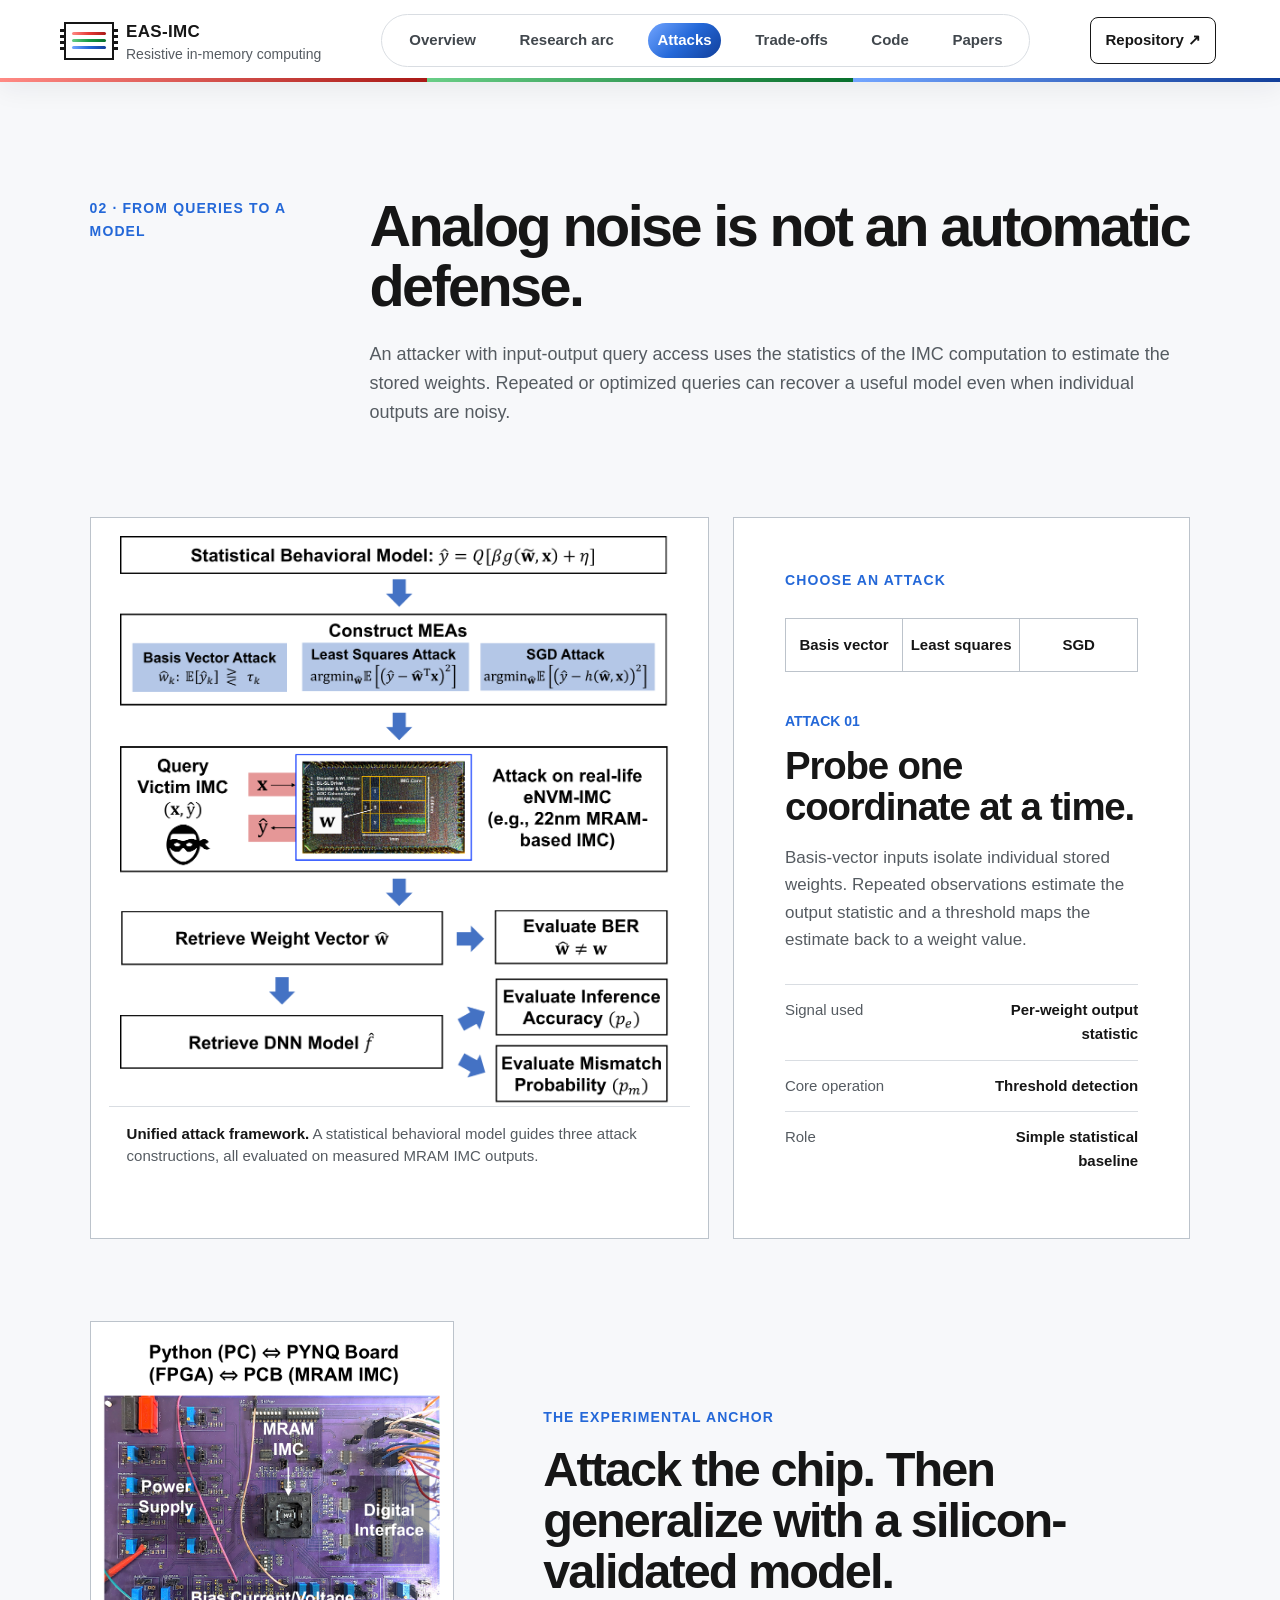
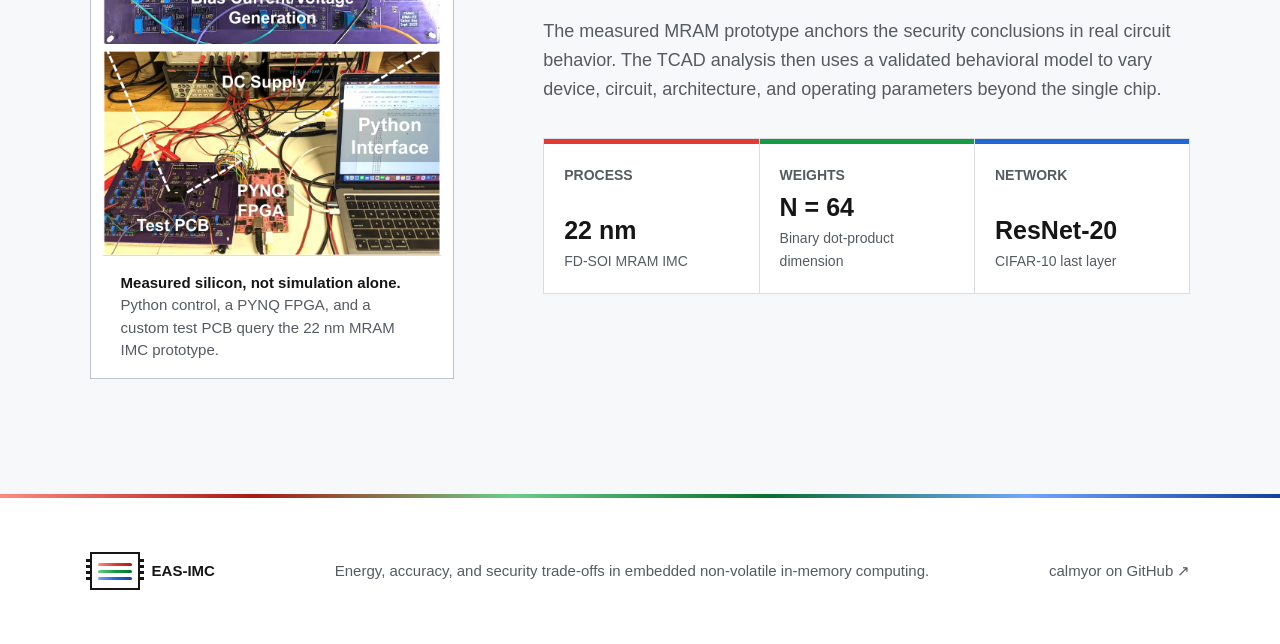
==== docs/attacks.html @ 42f98ff9 "Add shared EAS-IMC project website" ====
<!doctype html>
<html lang="en">
  <head>
    <meta charset="utf-8" />
    <meta name="viewport" content="width=device-width, initial-scale=1" />
    <meta name="theme-color" content="#ffffff" />
    <meta name="description" content="A unified project page for the energy, accuracy, and security trade-offs in embedded non-volatile in-memory computing." />
    <meta property="og:title" content="EAS-IMC · Energy, Accuracy, and Security in eNVM Computing" />
    <meta property="og:description" content="One unified research program on silicon-backed model extraction and energy–accuracy–security trade-offs across MRAM, ReRAM, and FeFET IMCs." />
    <meta property="og:type" content="website" />
    <meta property="og:url" content="https://calmyor.github.io/EAS-tradeoff-for-eNVM-IMCs/" />
    <meta property="og:image" content="https://calmyor.github.io/EAS-tradeoff-for-eNVM-IMCs/assets/og.png" />
    <meta property="og:image:alt" content="EAS-IMC: Energy, Accuracy, Security." />
    <meta name="twitter:card" content="summary_large_image" />
    <meta name="twitter:image" content="https://calmyor.github.io/EAS-tradeoff-for-eNVM-IMCs/assets/og.png" />
    <link rel="icon" href="assets/figures/model-extraction.png" type="image/png" />
    <link rel="stylesheet" href="styles.css" />
    <script src="app.js" defer></script>
    <title>Attack Framework · EAS-IMC</title>
  </head>
  <body>
    <a class="skip-link" href="#main">Skip to content</a>

    <header class="site-header">
      <a class="brand" href="index.html" aria-label="EAS-IMC overview">
        <span class="brand-mark" aria-hidden="true"><i></i><i></i><i></i></span>
        <span><strong>EAS-IMC</strong><small>Resistive in-memory computing</small></span>
      </a>
      <button class="menu-toggle" type="button" aria-expanded="false">Menu</button>
      <nav id="site-nav" class="site-nav" aria-label="Project sections">
        <a id="tab-overview" href="index.html">Overview</a>
        <a id="tab-story" href="research.html">Research arc</a>
        <a id="tab-framework" href="attacks.html" aria-current="page">Attacks</a>
        <a id="tab-tradeoffs" href="tradeoffs.html">Trade-offs</a>
        <a id="tab-artifacts" href="code.html">Code</a>
        <a id="tab-papers" href="papers.html">Papers</a>
      </nav>
      <a class="header-repo" href="https://github.com/calmyor/EAS-tradeoff-for-eNVM-IMCs">Repository <span aria-hidden="true">↗</span></a>
    </header>

    <main id="main">
      <section id="framework" class="section section-framework">
        <header class="section-heading">
          <p class="section-index">02 · FROM QUERIES TO A MODEL</p>
          <div>
            <h2>Analog noise is not an automatic defense.</h2>
            <p>An attacker with input-output query access uses the statistics of the IMC computation to estimate the stored weights. Repeated or optimized queries can recover a useful model even when individual outputs are noisy.</p>
          </div>
        </header>

        <div class="figure-feature">
          <figure class="paper-figure figure-framework">
            <img src="assets/figures/attack-framework.png" alt="Statistical framework that constructs basis-vector, least-squares, and SGD model extraction attacks and evaluates the recovered model." />
            <figcaption><strong>Unified attack framework.</strong> A statistical behavioral model guides three attack constructions, all evaluated on measured MRAM IMC outputs.</figcaption>
          </figure>
          <div class="attack-explorer">
            <p class="section-index">CHOOSE AN ATTACK</p>
            <div class="attack-buttons" aria-label="Model extraction attacks">
              <button id="attack-bv" type="button" data-attack="bv">Basis vector</button>
              <button id="attack-ls" type="button" data-attack="ls">Least squares</button>
              <button id="attack-sgd" type="button" data-attack="sgd">SGD</button>
            </div>
            <div id="attack-detail" class="attack-detail" role="tabpanel" aria-labelledby="attack-bv" tabindex="0">
              <span id="attack-number">ATTACK 01</span>
              <h3 id="attack-title">Probe one coordinate at a time.</h3>
              <p id="attack-description">Basis-vector inputs isolate individual stored weights. Repeated observations estimate the output statistic and a threshold maps the estimate back to a weight value.</p>
              <dl>
                <div><dt>Signal used</dt><dd id="attack-signal">Per-weight output statistic</dd></div>
                <div><dt>Core operation</dt><dd id="attack-operation">Threshold detection</dd></div>
                <div><dt>Role</dt><dd id="attack-role">Simple statistical baseline</dd></div>
              </dl>
            </div>
          </div>
        </div>

        <div class="silicon-strip">
          <figure class="paper-figure setup-figure">
            <img src="assets/figures/measurement-setup.png" alt="Measurement setup with a 22 nanometer MRAM IMC test board, FPGA interface, power supplies, and Python control." />
            <figcaption><strong>Measured silicon, not simulation alone.</strong> Python control, a PYNQ FPGA, and a custom test PCB query the 22 nm MRAM IMC prototype.</figcaption>
          </figure>
          <div class="silicon-copy">
            <p class="section-index">THE EXPERIMENTAL ANCHOR</p>
            <h3>Attack the chip. Then generalize with a silicon-validated model.</h3>
            <p>The measured MRAM prototype anchors the security conclusions in real circuit behavior. The TCAD analysis then uses a validated behavioral model to vary device, circuit, architecture, and operating parameters beyond the single chip.</p>
            <div class="silicon-stats">
              <article><span>PROCESS</span><strong>22 nm</strong><small>FD-SOI MRAM IMC</small></article>
              <article><span>WEIGHTS</span><strong>N = 64</strong><small>Binary dot-product dimension</small></article>
              <article><span>NETWORK</span><strong>ResNet-20</strong><small>CIFAR-10 last layer</small></article>
            </div>
          </div>
        </div>
      </section>
    </main>

    <footer>
      <a class="footer-brand" href="index.html"><span class="brand-mark" aria-hidden="true"><i></i><i></i><i></i></span><strong>EAS-IMC</strong></a>
      <p>Energy, accuracy, and security trade-offs in embedded non-volatile in-memory computing.</p>
      <a href="https://github.com/calmyor">calmyor on GitHub <span aria-hidden="true">↗</span></a>
    </footer>
  </body>
</html>
---- docs/styles.css ----
:root {
  --red: #e53935;
  --red-light: #ff8a84;
  --red-dark: #a91916;
  --red-soft: #fff1f0;
  --green: #169b45;
  --green-light: #69ce87;
  --green-dark: #08702d;
  --green-soft: #effaf3;
  --blue: #2468d8;
  --blue-light: #72a5ff;
  --blue-dark: #123f9a;
  --blue-soft: #eef4ff;
  --ink: #161616;
  --muted: #555b61;
  --line: #d9dde2;
  --line-dark: #bcc3cb;
  --surface: #f7f8fa;
  --white: #ffffff;
  --sans: Arial, Helvetica, sans-serif;
}

* { box-sizing: border-box; }
html { scroll-behavior: smooth; }
body {
  margin: 0;
  background: var(--white);
  color: var(--ink);
  font-family: var(--sans);
  font-size: 18px;
  line-height: 1.62;
}
body.menu-open { overflow: hidden; }
a { color: inherit; text-decoration: none; }
button { color: inherit; font: inherit; }
img { display: block; max-width: 100%; }
figure { margin: 0; }
p { margin-top: 0; }

.skip-link {
  position: fixed;
  z-index: 100;
  top: 12px;
  left: 12px;
  padding: 12px 18px;
  transform: translateY(-170%);
  background: var(--blue);
  color: #fff;
  font-size: 16px;
  font-weight: 700;
}
.skip-link:focus { transform: none; }

.site-header {
  position: sticky;
  z-index: 50;
  top: 0;
  min-height: 82px;
  padding: 0 clamp(24px, 5vw, 80px);
  display: flex;
  align-items: center;
  gap: 34px;
  border-bottom: 1px solid var(--line);
  background: rgba(255, 255, 255, .96);
  box-shadow: 0 8px 24px rgba(25, 35, 45, .06);
  backdrop-filter: blur(16px);
}
.site-header::after {
  content: "";
  position: absolute;
  right: 0;
  bottom: -1px;
  left: 0;
  height: 4px;
  background: linear-gradient(90deg, var(--red-light), var(--red-dark) 33.333%, var(--green-light) 33.333%, var(--green-dark) 66.666%, var(--blue-light) 66.666%, var(--blue-dark));
}
.brand { display: flex; align-items: center; gap: 12px; flex-shrink: 0; }
.brand > span:last-child { display: flex; flex-direction: column; }
.brand strong { font-size: 17px; letter-spacing: .02em; }
.brand small { color: var(--muted); font-size: 14px; line-height: 1.3; }
.brand-mark {
  position: relative;
  width: 50px;
  height: 38px;
  display: flex;
  flex-direction: column;
  justify-content: center;
  gap: 4px;
  padding: 7px 6px;
  border: 2px solid var(--ink);
  background: #fff;
}
.brand-mark::before,
.brand-mark::after {
  content: "";
  position: absolute;
  top: 5px;
  bottom: 5px;
  width: 4px;
  background: repeating-linear-gradient(to bottom, var(--ink) 0 3px, transparent 3px 6px);
}
.brand-mark::before { left: -6px; }
.brand-mark::after { right: -6px; }
.brand-mark i {
  width: 100%;
  height: 3px;
  display: block;
  font-style: normal;
  border-radius: 3px;
}
.brand-mark i:nth-child(1) { background: linear-gradient(90deg, var(--red-light), var(--red), var(--red-dark)); }
.brand-mark i:nth-child(2) { background: linear-gradient(90deg, var(--green-light), var(--green), var(--green-dark)); }
.brand-mark i:nth-child(3) { background: linear-gradient(90deg, var(--blue-light), var(--blue), var(--blue-dark)); }
.site-nav { display: flex; align-items: center; justify-content: center; gap: clamp(18px, 2vw, 32px); margin: 0 auto; padding: 8px 18px; border: 1px solid var(--line); border-radius: 999px; }
.site-nav a, .header-repo { color: #41474d; font-size: 15px; font-weight: 700; transition: color .2s ease; }
.site-nav a:hover, .site-nav a.active, .site-nav a[aria-current="page"] { color: #fff; background: linear-gradient(135deg, var(--blue-light), var(--blue), var(--blue-dark)); }
.site-nav a { padding: 5px 9px; border-radius: 999px; }
.header-repo { padding: 10px 14px; border: 1px solid var(--ink); border-radius: 8px; color: var(--ink); white-space: nowrap; }
.header-repo:hover { background: var(--ink); color: #fff; }
.menu-toggle { display: none; border: 0; background: transparent; font-size: 16px; font-weight: 700; }

.hero { overflow: hidden; background: #fff; }
.hero-grid {
  min-height: calc(100vh - 82px);
  display: grid;
  grid-template-columns: minmax(0, .82fr) minmax(600px, 1.18fr);
  gap: clamp(48px, 7vw, 110px);
  align-items: center;
  padding: clamp(72px, 9vw, 130px) clamp(24px, 7vw, 120px);
}
.eyebrow, .section-index {
  margin: 0;
  color: var(--blue);
  font-size: 14px;
  font-weight: 700;
  letter-spacing: .08em;
  text-transform: uppercase;
}
.eyebrow { display: flex; align-items: center; gap: 12px; font-size: 18px; line-height: 1.35; letter-spacing: .055em; }
.eyebrow span { width: 30px; height: 3px; background: linear-gradient(90deg, var(--red), var(--green), var(--blue)); }
.hero h1 {
  max-width: 820px;
  margin: 24px 0 28px;
  font-size: clamp(54px, 6vw, 96px);
  line-height: .98;
  letter-spacing: -.055em;
  font-weight: 700;
}
.word-energy { color: var(--red); }
.word-accuracy { color: var(--green); }
.word-security { color: var(--blue); }
.hero-summary { max-width: 760px; margin-bottom: 0; color: var(--muted); font-size: 20px; line-height: 1.55; }
.hero-authors { margin: 22px 0 0; color: var(--ink); font-size: 16px; font-weight: 700; }
.hero-actions { display: flex; flex-wrap: wrap; gap: 12px; margin-top: 34px; }
.button {
  min-height: 52px;
  padding: 0 22px;
  display: inline-flex;
  align-items: center;
  justify-content: center;
  gap: 8px;
  border: 2px solid var(--ink);
  border-radius: 8px;
  background: #fff;
  color: var(--ink);
  font-size: 16px;
  font-weight: 700;
  transition: transform .2s ease, background .2s ease, color .2s ease;
}
.button:hover { transform: translateY(-2px); }
.button-primary { border-color: var(--blue); background: var(--blue); color: #fff; }
.button-ghost:hover { background: var(--ink); color: #fff; }

.eas-stage {
  position: relative;
  min-height: 590px;
  padding-bottom: 24px;
  border: 1px solid var(--line);
  border-radius: 26px;
  background: #fff;
  box-shadow: 0 24px 70px rgba(25, 35, 45, .10);
}
.stage-topline {
  min-height: 54px;
  padding: 12px 18px;
  display: flex;
  align-items: center;
  justify-content: space-between;
  gap: 20px;
  border-bottom: 1px solid var(--line);
  color: var(--ink);
  font-size: 14px;
  font-weight: 700;
  letter-spacing: .04em;
}
.simple-vlsi { padding: 46px 28px 24px; }
.system-symbol {
  position: relative;
  width: min(340px, 86%);
  height: 210px;
  margin: 0 auto 58px;
}
.system-route { position: absolute; right: 5px; left: 5px; z-index: 0; height: 4px; border-radius: 999px; }
.system-route::before, .system-route::after { content: ""; position: absolute; top: -4px; width: 12px; height: 12px; border-radius: 50%; background: inherit; }
.system-route::before { left: 0; }
.system-route::after { right: 0; }
.route-energy { top: 52px; background: linear-gradient(90deg, var(--red-light), var(--red), var(--red-dark)); }
.route-accuracy { top: 103px; background: linear-gradient(90deg, var(--green-light), var(--green), var(--green-dark)); }
.route-security { top: 154px; background: linear-gradient(90deg, var(--blue-light), var(--blue), var(--blue-dark)); }
.system-chip {
  position: absolute;
  z-index: 1;
  top: 15px;
  left: 50%;
  width: 176px;
  height: 176px;
  display: grid;
  place-items: center;
  transform: translateX(-50%);
  border: 3px solid var(--ink);
  border-radius: 20px;
  background: #fff;
  box-shadow: inset 0 0 0 9px var(--surface), 0 14px 32px rgba(25,35,45,.12);
}
.system-chip::before, .system-chip::after { content: ""; position: absolute; top: 20px; bottom: 20px; width: 8px; background: repeating-linear-gradient(to bottom, var(--ink) 0 5px, transparent 5px 12px); }
.system-chip::before { left: -11px; }
.system-chip::after { right: -11px; }
.system-chip b { width: 82px; height: 82px; display: grid; place-items: center; border: 5px solid transparent; border-radius: 16px; background: linear-gradient(var(--ink), var(--ink)) padding-box, conic-gradient(var(--red-light), var(--red-dark), var(--green-light), var(--green-dark), var(--blue-light), var(--blue-dark), var(--red-light)) border-box; color: #fff; font-size: 18px; letter-spacing: .08em; }
.channel-row { display: grid; grid-template-columns: repeat(3, 1fr); gap: 12px; }
.signal-channel {
  position: relative;
  min-height: 90px;
  padding: 14px;
  border: 1px solid var(--line-dark);
  border-top-width: 6px;
  border-radius: 12px;
  background: #fff;
  color: var(--ink);
  text-align: left;
  cursor: pointer;
  transition: background .2s ease, transform .2s ease;
}
.signal-channel:hover { transform: translateY(-2px); }
.signal-channel::before { content: ""; position: absolute; top: -43px; left: 50%; width: 3px; height: 40px; transform: translateX(-50%); }
.channel-energy { border-top-color: var(--red); box-shadow: inset 0 5px 0 var(--red-light); }
.channel-accuracy { border-top-color: var(--green); box-shadow: inset 0 5px 0 var(--green-light); }
.channel-security { border-top-color: var(--blue); box-shadow: inset 0 5px 0 var(--blue-light); }
.channel-energy::before { background: var(--red); }
.channel-accuracy::before { background: var(--green); }
.channel-security::before { background: var(--blue); }
.channel-energy[aria-pressed="true"] { background: var(--red-soft); }
.channel-accuracy[aria-pressed="true"] { background: var(--green-soft); }
.channel-security[aria-pressed="true"] { background: var(--blue-soft); }
.signal-channel strong { display: block; font-size: 20px; line-height: 1.15; }
.signal-channel span { display: block; margin-top: 7px; color: var(--muted); font-size: 15px; }
.lens-readout { margin: 20px 24px 0; padding: 20px; border: 1px solid var(--line-dark); background: var(--surface); }
.lens-readout span { color: var(--blue); font-size: 14px; font-weight: 700; }
.lens-readout strong { display: block; margin: 4px 0; color: var(--ink); font-size: 19px; }
.lens-readout p { margin: 0; color: var(--muted); font-size: 16px; line-height: 1.45; }

.metric-band {
  display: grid;
  grid-template-columns: repeat(4, 1fr);
  border-top: 1px solid var(--line);
  border-bottom: 1px solid var(--line);
}
.metric-band article {
  position: relative;
  min-height: 170px;
  padding: 28px clamp(24px, 3vw, 48px);
  display: flex;
  flex-direction: column;
  justify-content: center;
  border-right: 1px solid var(--line);
  background: #fff;
}
.metric-band article:last-child { border-right: 0; }
.metric-band article::before { content: ""; position: absolute; top: 0; right: 0; left: 0; height: 5px; }
.metric-band article:nth-child(1)::before { background: var(--red); }
.metric-band article:nth-child(2)::before { background: var(--green); }
.metric-band article:nth-child(3)::before { background: var(--blue); }
.metric-band article:nth-child(4)::before { background: linear-gradient(90deg, var(--red), var(--green), var(--blue)); }
.metric-band strong { font-size: clamp(36px, 3vw, 52px); line-height: 1; letter-spacing: -.03em; }
.metric-band strong small { font-size: 18px; }
.metric-band span { max-width: 250px; margin-top: 12px; color: var(--muted); font-size: 16px; line-height: 1.45; }

.section { padding: clamp(80px, 9vw, 140px) clamp(24px, 7vw, 120px); background: #fff; }
.section + .section { border-top: 1px solid var(--line); }
.section-heading {
  max-width: 1420px;
  margin: 0 auto clamp(48px, 7vw, 90px);
  display: grid;
  grid-template-columns: minmax(200px, .28fr) minmax(0, 1fr);
  gap: 50px;
}
.section-heading h2 {
  max-width: 1050px;
  margin: 0;
  font-size: clamp(44px, 4.5vw, 76px);
  line-height: 1.03;
  letter-spacing: -.045em;
}
.section-heading p:not(.section-index) { max-width: 850px; margin: 24px 0 0; color: var(--muted); font-size: 18px; }

.section-story { background: #fff; }
.research-arc {
  max-width: 1420px;
  margin: 0 auto;
  display: grid;
  grid-template-columns: repeat(3, 1fr);
  gap: 22px;
}
.work-card {
  position: relative;
  min-height: 690px;
  padding: 32px;
  display: flex;
  flex-direction: column;
  border: 1px solid var(--line-dark);
  border-radius: 18px;
  background: #fff;
  box-shadow: 0 16px 42px rgba(25,35,45,.07);
  overflow: hidden;
}
.work-card::before { content: ""; position: absolute; top: 0; right: 0; left: 0; height: 7px; background: linear-gradient(90deg, var(--red-light), var(--red-dark) 33%, var(--green-light) 33%, var(--green-dark) 66%, var(--blue-light) 66%, var(--blue-dark)); }
.work-meta { display: flex; align-items: center; justify-content: space-between; gap: 16px; }
.work-meta span { width: 42px; height: 42px; display: grid; place-items: center; border: 2px solid var(--ink); border-radius: 50%; font-size: 14px; font-weight: 700; }
.work-meta p { margin: 0; color: var(--muted); font-size: 14px; font-weight: 700; }
.work-type { margin: 58px 0 14px; color: var(--blue); font-size: 14px; font-weight: 700; letter-spacing: .06em; }
.work-card h3 { margin: 0; font-size: clamp(25px, 2.1vw, 34px); line-height: 1.2; letter-spacing: -.025em; }
.work-card > p:not(.work-type) { color: var(--muted); font-size: 16px; }
.work-card ul, .artifact-card ul { margin: 18px 0 28px; padding: 0; list-style: none; }
.work-card li, .artifact-card li { padding: 10px 0; border-bottom: 1px solid var(--line); color: #41474d; font-size: 15px; }
.work-card li::before, .artifact-card li::before { content: "+"; margin-right: 10px; color: var(--blue); font-weight: 800; }
.text-link { display: inline-flex; gap: 7px; align-items: center; padding-bottom: 2px; border-bottom: 2px solid var(--ink); font-size: 15px; font-weight: 700; }
.text-link:hover { color: var(--blue); border-color: var(--blue); }
.card-links { display: flex; flex-wrap: wrap; gap: 22px; margin-top: auto; }
.work-tcad { background: var(--blue-soft); }

.section-framework { background: var(--surface); }
.figure-feature {
  max-width: 1420px;
  margin: 0 auto;
  display: grid;
  grid-template-columns: minmax(0, 1.15fr) minmax(380px, .85fr);
  gap: 24px;
}
.paper-figure { border: 1px solid var(--line-dark); background: #fff; }
.paper-figure img { width: 100%; height: auto; object-fit: contain; background: #fff; }
.paper-figure figcaption, .technology-figure figcaption { padding: 16px 18px; border-top: 1px solid var(--line); color: var(--muted); font-size: 15px; line-height: 1.5; }
.paper-figure figcaption strong { color: var(--ink); }
.figure-framework { padding: 18px 18px 0; }
.figure-framework img { aspect-ratio: 1.02; }
.attack-explorer { padding: clamp(28px, 4vw, 52px); border: 1px solid var(--line-dark); background: #fff; }
.attack-buttons, .technology-buttons { display: grid; grid-template-columns: repeat(3, 1fr); margin: 26px 0 34px; border: 1px solid var(--line-dark); }
.attack-buttons button, .technology-buttons button { min-height: 52px; border: 0; border-right: 1px solid var(--line-dark); background: #fff; color: var(--ink); font-size: 15px; font-weight: 700; cursor: pointer; }
.attack-buttons button:last-child, .technology-buttons button:last-child { border-right: 0; }
.attack-buttons button:hover, .attack-buttons button[aria-selected="true"], .technology-buttons button:hover, .technology-buttons button[aria-selected="true"] { background: var(--blue); color: #fff; }
.attack-detail > span, .technology-panel > p:first-child { color: var(--blue); font-size: 14px; font-weight: 700; }
.attack-detail h3 { margin: 10px 0 16px; font-size: clamp(32px, 3vw, 48px); line-height: 1.08; letter-spacing: -.03em; }
.attack-detail > p { color: var(--muted); font-size: 17px; }
.attack-detail dl, .technology-panel dl { margin: 30px 0 0; }
.attack-detail dl div, .technology-panel dl div { padding: 13px 0; display: grid; grid-template-columns: 1fr 1.2fr; gap: 16px; border-top: 1px solid var(--line); }
.attack-detail dt, .technology-panel dt { color: var(--muted); font-size: 15px; }
.attack-detail dd, .technology-panel dd { margin: 0; text-align: right; font-size: 15px; font-weight: 700; }
.silicon-strip { max-width: 1420px; margin: 82px auto 0; display: grid; grid-template-columns: minmax(360px, .72fr) minmax(0, 1.28fr); gap: clamp(50px, 7vw, 110px); align-items: center; }
.setup-figure { max-width: 560px; padding: 12px 12px 0; }
.setup-figure img { max-height: 620px; }
.silicon-copy h3 { max-width: 820px; margin: 15px 0 20px; font-size: clamp(38px, 3.8vw, 64px); line-height: 1.05; letter-spacing: -.04em; }
.silicon-copy > p:not(.section-index) { max-width: 790px; color: var(--muted); font-size: 18px; }
.silicon-stats { display: grid; grid-template-columns: repeat(3, 1fr); gap: 1px; margin-top: 34px; border: 1px solid var(--line); background: var(--line); }
.silicon-stats article { min-height: 150px; padding: 20px; display: flex; flex-direction: column; justify-content: flex-end; background: #fff; }
.silicon-stats article:nth-child(1) { border-top: 5px solid var(--red); }
.silicon-stats article:nth-child(2) { border-top: 5px solid var(--green); }
.silicon-stats article:nth-child(3) { border-top: 5px solid var(--blue); }
.silicon-stats span { margin-bottom: auto; color: var(--muted); font-size: 14px; font-weight: 700; }
.silicon-stats strong { font-size: 25px; }
.silicon-stats small { color: var(--muted); font-size: 14px; }

.section-tradeoffs { background: #fff; }
.result-figures { max-width: 1420px; margin: 0 auto; display: grid; grid-template-columns: .95fr 1.05fr; gap: 22px; }
.dark-figure { padding: 18px 18px 0; background: #fff; }
.dark-figure:first-child { border-top: 7px solid var(--red); }
.dark-figure:last-child { border-top: 7px solid var(--blue); }
.dark-figure img { aspect-ratio: 1.08; object-fit: contain; }
.technology-lab { max-width: 1420px; margin: 82px auto 0; display: grid; grid-template-columns: minmax(400px, .8fr) minmax(0, 1.2fr); border: 1px solid var(--line-dark); }
.technology-copy { padding: clamp(30px, 4vw, 56px); border-right: 1px solid var(--line-dark); background: #fff; }
.technology-copy h3 { margin: 14px 0 18px; font-size: clamp(38px, 3.4vw, 56px); line-height: 1.06; letter-spacing: -.035em; }
.technology-copy > p:not(.section-index) { color: var(--muted); font-size: 17px; }
.technology-panel h4 { margin: 8px 0; font-size: 25px; }
.technology-panel > p:not(:first-child) { color: var(--muted); font-size: 16px; }
.technology-figure { min-height: 650px; display: flex; flex-direction: column; background: #fff; }
.technology-figure img { flex: 1; width: 100%; min-height: 0; object-fit: contain; padding: 24px; }
.design-direction { max-width: 1420px; margin: 82px auto 0; padding-top: 34px; border-top: 1px solid var(--line); }
.design-direction h3 { max-width: 850px; margin: 16px 0 46px; font-size: clamp(42px, 4.5vw, 72px); line-height: 1.02; letter-spacing: -.045em; }
.design-direction > div { display: grid; grid-template-columns: repeat(3, 1fr); gap: 22px; }
.design-direction article { min-height: 250px; padding: 28px; display: flex; flex-direction: column; border: 1px solid var(--line-dark); background: #fff; }
.design-direction article:nth-child(1) { border-top: 7px solid var(--red); }
.design-direction article:nth-child(2) { border-top: 7px solid var(--green); }
.design-direction article:nth-child(3) { border-top: 7px solid var(--blue); }
.design-direction article span { margin-bottom: auto; font-size: 15px; font-weight: 700; }
.design-direction article strong { font-size: 20px; }
.design-direction article p { margin: 10px 0 0; color: var(--muted); font-size: 16px; }

.section-artifacts { background: var(--surface); }
.artifact-grid { max-width: 1420px; margin: 0 auto; display: grid; grid-template-columns: 1fr 1fr; gap: 24px; }
.artifact-card { min-height: 530px; padding: clamp(30px, 4vw, 56px); display: flex; flex-direction: column; border: 1px solid var(--line-dark); background: #fff; box-shadow: 10px 10px 0 #e7eaf0; transition: transform .25s ease; }
.artifact-card:first-child { border-top: 7px solid var(--red); }
.artifact-card:last-child { border-top: 7px solid var(--blue); }
.artifact-card:hover { transform: translateY(-6px); }
.artifact-top { display: flex; justify-content: space-between; color: var(--muted); font-size: 14px; font-weight: 700; }
.artifact-top i { font-style: normal; font-size: 22px; }
.artifact-card h3 { max-width: 680px; margin: 58px 0 18px; font-size: clamp(36px, 3.4vw, 56px); line-height: 1.05; letter-spacing: -.04em; }
.artifact-card > p { max-width: 680px; color: var(--muted); font-size: 17px; }
.artifact-card ul { max-width: 680px; }
.artifact-card > strong { margin-top: auto; overflow-wrap: anywhere; font-size: 14px; }
.artifact-card-accent { background: var(--blue-soft); }

.section-papers { background: #fff; }
.paper-list { max-width: 1420px; margin: 0 auto; border-top: 1px solid var(--line-dark); }
.paper-list article { position: relative; min-height: 220px; padding: 32px 0 32px 22px; display: grid; grid-template-columns: minmax(190px, .26fr) minmax(0, 1fr) auto; gap: 32px; align-items: center; border-bottom: 1px solid var(--line-dark); }
.paper-list article::before { content: ""; position: absolute; top: 32px; bottom: 32px; left: 0; width: 6px; background: linear-gradient(var(--red) 0 33%, var(--green) 33% 66%, var(--blue) 66%); }
.paper-list article > span { color: var(--muted); font-size: 14px; font-weight: 700; }
.paper-list h3 { max-width: 900px; margin: 0; font-size: clamp(24px, 2.2vw, 34px); line-height: 1.23; letter-spacing: -.025em; }
.paper-list article > div { display: flex; flex-direction: column; gap: 8px; }
.paper-list a, .paper-list button { min-width: 150px; min-height: 46px; display: inline-flex; align-items: center; justify-content: center; border: 1px solid var(--ink); background: #fff; font-size: 15px; font-weight: 700; cursor: pointer; }
.paper-list a:hover, .paper-list button:hover { background: var(--ink); color: #fff; }
.paper-list .paper-tcad { margin: 0 -20px; padding-right: 20px; padding-left: 42px; background: var(--blue-soft); }
.paper-list .paper-tcad::before { left: 20px; }
.paper-list .paper-tcad > span { color: var(--blue); }

main > section { min-height: calc(100vh - 232px); }

footer { min-height: 150px; padding: 30px clamp(24px, 7vw, 120px); display: grid; grid-template-columns: auto 1fr auto; gap: 32px; align-items: center; border-top: 4px solid transparent; border-image: linear-gradient(90deg, var(--red-light), var(--red-dark), var(--green-light), var(--green-dark), var(--blue-light), var(--blue-dark)) 1; background: #fff; color: var(--muted); font-size: 15px; }
.footer-brand { display: flex; align-items: center; gap: 12px; color: var(--ink); }
footer p { margin: 0; text-align: center; }
footer > a:last-child:hover { color: var(--blue); }

@media (max-width: 1120px) {
  .header-repo { display: none; }
  .hero-grid { min-height: auto; grid-template-columns: 1fr; }
  .eas-stage { width: 100%; max-width: 820px; margin: 0 auto; }
  .research-arc { grid-template-columns: 1fr; }
  .work-card { min-height: 0; }
  .work-type { margin-top: 34px; }
  .figure-feature, .technology-lab { grid-template-columns: 1fr; }
  .technology-copy { border-right: 0; border-bottom: 1px solid var(--line-dark); }
  .technology-figure { min-height: 560px; }
}

@media (max-width: 820px) {
  body { font-size: 17px; }
  .site-header { min-height: 74px; justify-content: space-between; }
  .menu-toggle { display: block; }
  .site-nav { position: fixed; inset: 74px 0 0; padding: 28px; display: none; flex-direction: column; justify-content: flex-start; align-items: stretch; gap: 0; border: 0; border-radius: 0; background: #fff; }
  .site-nav.open { display: flex; }
  .site-nav a { padding: 18px 0; border-bottom: 1px solid var(--line); font-size: 17px; }
  .hero-grid { padding-top: 70px; }
  .metric-band { grid-template-columns: repeat(2, 1fr); }
  .metric-band article:nth-child(2) { border-right: 0; }
  .metric-band article:nth-child(-n+2) { border-bottom: 1px solid var(--line); }
  .section-heading { grid-template-columns: 1fr; gap: 16px; }
  .silicon-strip, .result-figures, .artifact-grid { grid-template-columns: 1fr; }
  .setup-figure { margin: 0 auto; }
  .design-direction > div { grid-template-columns: 1fr; }
  .paper-list article { grid-template-columns: 1fr; gap: 16px; padding: 28px 0 28px 22px; }
  .paper-list article > div { flex-direction: row; }
  footer { grid-template-columns: 1fr; text-align: center; }
  .footer-brand { justify-content: center; }
}

@media (max-width: 620px) {
  .brand small { display: none; }
  .hero h1 { font-size: clamp(48px, 14vw, 68px); }
  .hero-summary { font-size: 18px; }
  .eas-stage { box-shadow: 9px 9px 0 var(--surface); }
  .stage-topline { align-items: flex-start; flex-direction: column; gap: 2px; }
  .simple-vlsi { padding: 30px 16px 20px; }
  .system-symbol { width: min(310px, 92%); margin-bottom: 52px; }
  .channel-row { grid-template-columns: 1fr; gap: 10px; }
  .signal-channel { min-height: 74px; }
  .signal-channel::before { display: none; }
  .lens-readout { margin-right: 16px; margin-left: 16px; }
  .metric-band { grid-template-columns: 1fr; }
  .metric-band article { border-right: 0; border-bottom: 1px solid var(--line); }
  .attack-buttons, .technology-buttons { grid-template-columns: 1fr; }
  .attack-buttons button, .technology-buttons button { border-right: 0; border-bottom: 1px solid var(--line-dark); }
  .attack-buttons button:last-child, .technology-buttons button:last-child { border-bottom: 0; }
  .silicon-stats { grid-template-columns: 1fr; }
  .technology-figure { min-height: 390px; }
  .paper-list article > div { flex-direction: column; }
  .paper-list a, .paper-list button { width: 100%; }
}

@media (prefers-reduced-motion: reduce) {
  html { scroll-behavior: auto; }
  *, *::before, *::after { animation-duration: .01ms !important; animation-iteration-count: 1 !important; transition-duration: .01ms !important; }
}
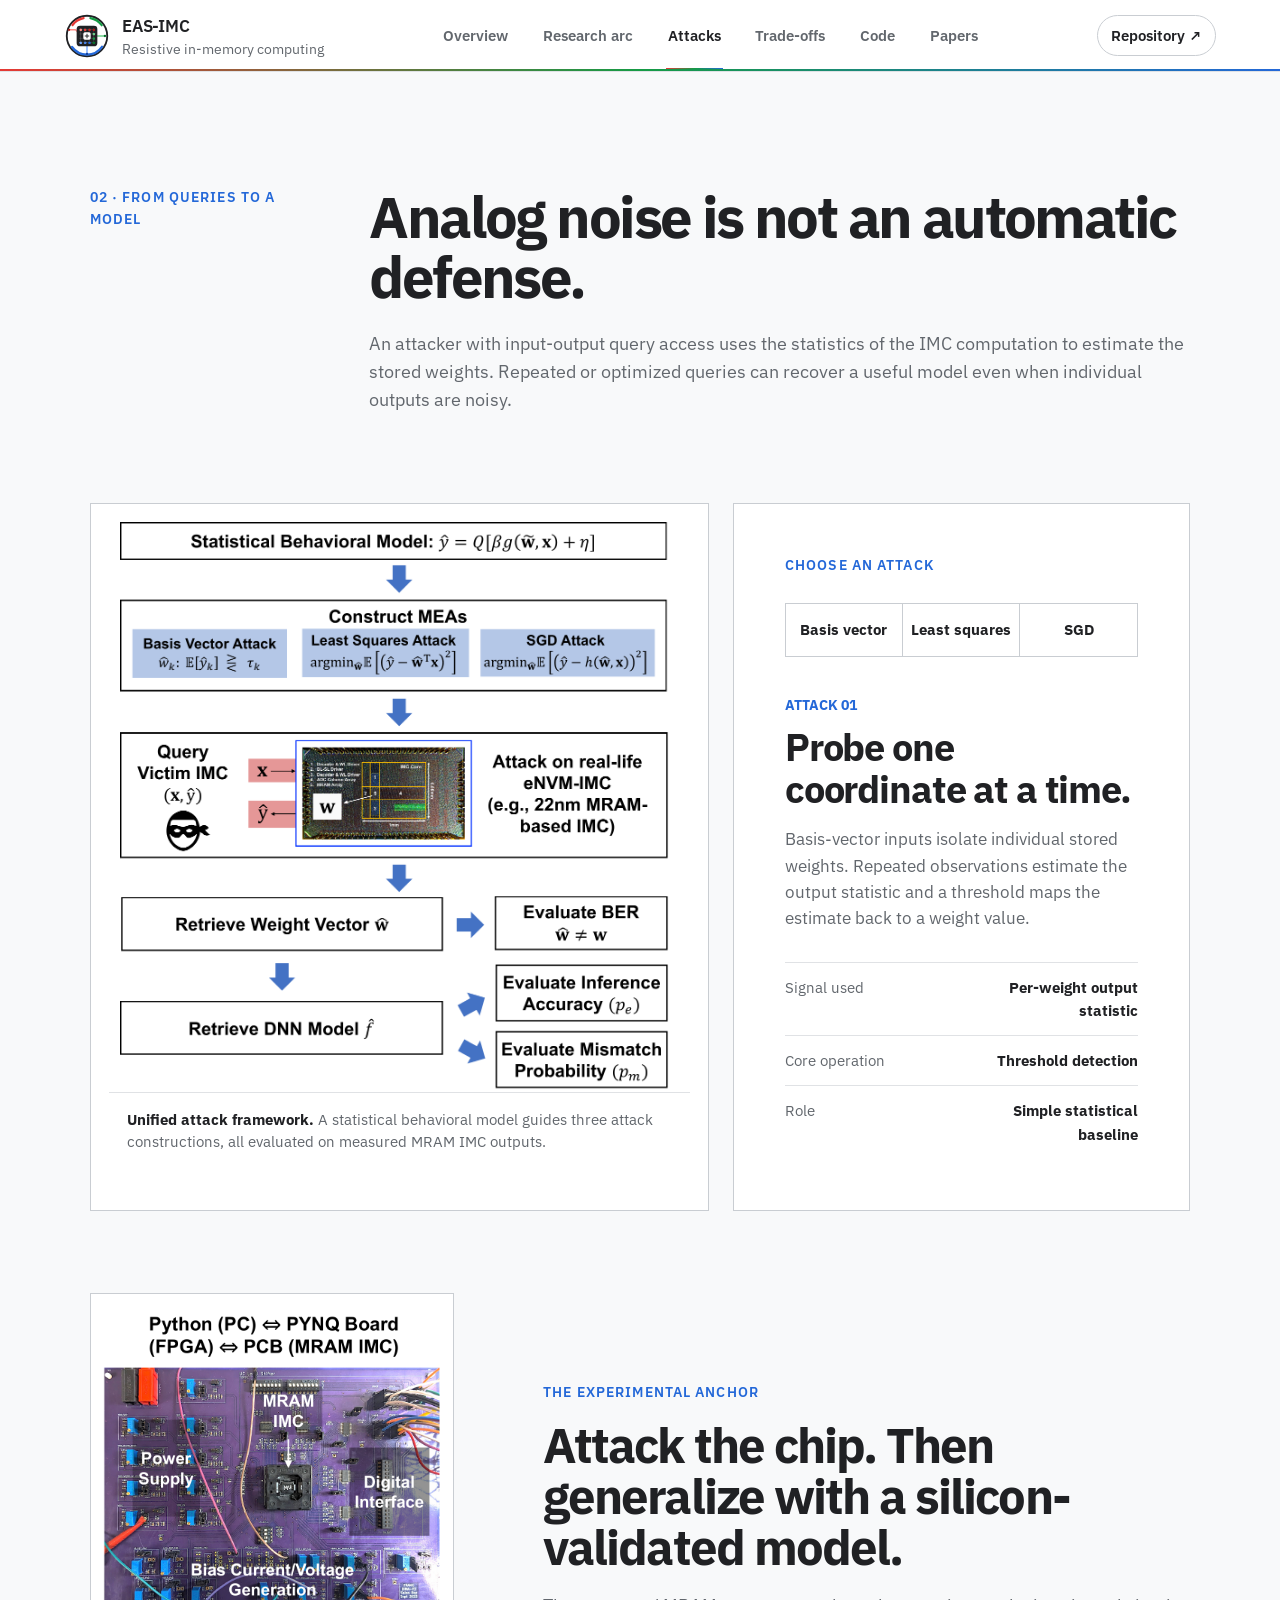
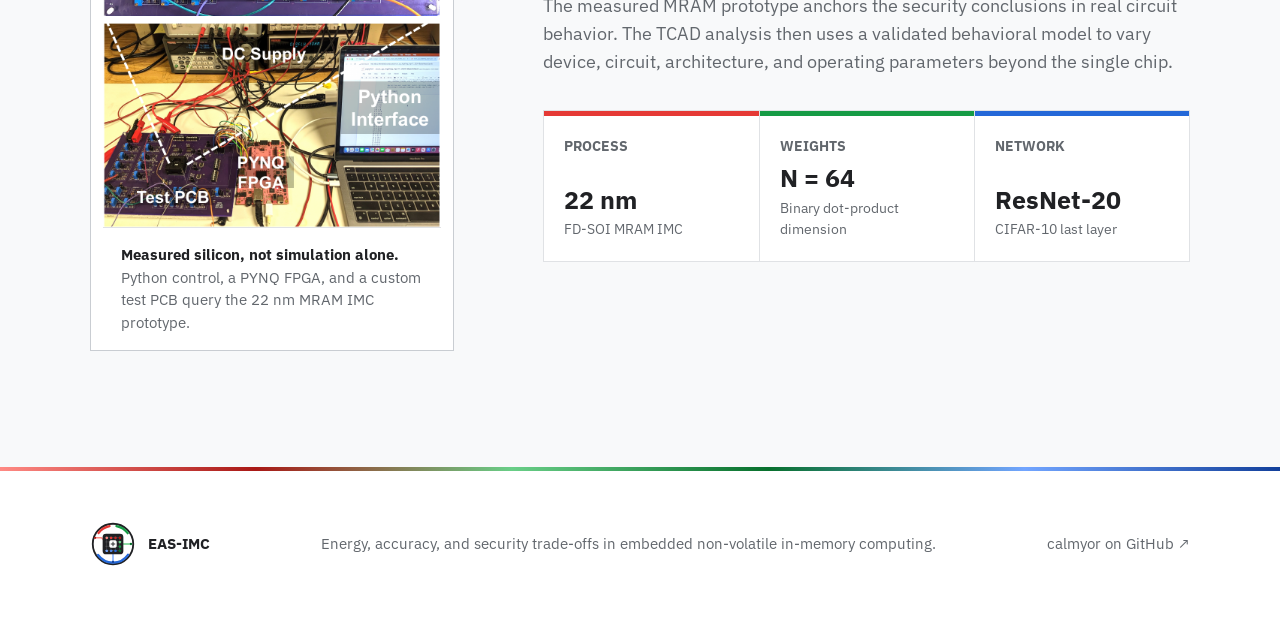
==== commit 735991df: "Refine project typography navigation and icon" ====
--- a/docs/attacks.html
+++ b/docs/attacks.html
@@ -13,7 +13,7 @@
     <meta property="og:image:alt" content="EAS-IMC: Energy, Accuracy, Security." />
     <meta name="twitter:card" content="summary_large_image" />
     <meta name="twitter:image" content="https://calmyor.github.io/EAS-tradeoff-for-eNVM-IMCs/assets/og.png" />
-    <link rel="icon" href="assets/figures/model-extraction.png" type="image/png" />
+    <link rel="icon" href="assets/eas-imc-mark.svg" type="image/svg+xml" />
     <link rel="stylesheet" href="styles.css" />
     <script src="app.js" defer></script>
     <title>Attack Framework · EAS-IMC</title>
@@ -23,7 +23,7 @@
 
     <header class="site-header">
       <a class="brand" href="index.html" aria-label="EAS-IMC overview">
-        <span class="brand-mark" aria-hidden="true"><i></i><i></i><i></i></span>
+        <img class="brand-mark" src="assets/eas-imc-mark.svg" alt="" />
         <span><strong>EAS-IMC</strong><small>Resistive in-memory computing</small></span>
       </a>
       <button class="menu-toggle" type="button" aria-expanded="false">Menu</button>
@@ -93,7 +93,7 @@
     </main>
 
     <footer>
-      <a class="footer-brand" href="index.html"><span class="brand-mark" aria-hidden="true"><i></i><i></i><i></i></span><strong>EAS-IMC</strong></a>
+      <a class="footer-brand" href="index.html"><img class="brand-mark" src="assets/eas-imc-mark.svg" alt="" /><strong>EAS-IMC</strong></a>
       <p>Energy, accuracy, and security trade-offs in embedded non-volatile in-memory computing.</p>
       <a href="https://github.com/calmyor">calmyor on GitHub <span aria-hidden="true">↗</span></a>
     </footer>
--- a/docs/styles.css
+++ b/docs/styles.css
@@ -1,3 +1,5 @@
+@import url("https://fonts.googleapis.com/css2?family=IBM+Plex+Sans:ital,wght@0,400;0,500;0,600;0,700;1,400&display=swap");
+
 :root {
   --red: #e53935;
   --red-light: #ff8a84;
@@ -11,13 +13,13 @@
   --blue-light: #72a5ff;
   --blue-dark: #123f9a;
   --blue-soft: #eef4ff;
-  --ink: #161616;
-  --muted: #555b61;
-  --line: #d9dde2;
-  --line-dark: #bcc3cb;
-  --surface: #f7f8fa;
+  --ink: #202124;
+  --muted: #62676d;
+  --line: #e0e2e5;
+  --line-dark: #c9cdd2;
+  --surface: #f8f9fa;
   --white: #ffffff;
-  --sans: Arial, Helvetica, sans-serif;
+  --sans: "IBM Plex Sans", -apple-system, BlinkMacSystemFont, "Segoe UI", sans-serif;
 }
 
 * { box-sizing: border-box; }
@@ -27,8 +29,9 @@
   background: var(--white);
   color: var(--ink);
   font-family: var(--sans);
-  font-size: 18px;
-  line-height: 1.62;
+  font-size: 17px;
+  line-height: 1.55;
+  -webkit-font-smoothing: antialiased;
 }
 body.menu-open { overflow: hidden; }
 a { color: inherit; text-decoration: none; }
@@ -55,102 +58,71 @@
   position: sticky;
   z-index: 50;
   top: 0;
-  min-height: 82px;
+  min-height: 72px;
   padding: 0 clamp(24px, 5vw, 80px);
   display: flex;
   align-items: center;
-  gap: 34px;
+  gap: 30px;
   border-bottom: 1px solid var(--line);
-  background: rgba(255, 255, 255, .96);
-  box-shadow: 0 8px 24px rgba(25, 35, 45, .06);
+  background: rgba(255, 255, 255, .92);
   backdrop-filter: blur(16px);
 }
 .site-header::after {
   content: "";
   position: absolute;
   right: 0;
-  bottom: -1px;
+  bottom: 0;
   left: 0;
-  height: 4px;
-  background: linear-gradient(90deg, var(--red-light), var(--red-dark) 33.333%, var(--green-light) 33.333%, var(--green-dark) 66.666%, var(--blue-light) 66.666%, var(--blue-dark));
+  height: 2px;
+  background: linear-gradient(90deg, var(--red), var(--green), var(--blue));
 }
 .brand { display: flex; align-items: center; gap: 12px; flex-shrink: 0; }
 .brand > span:last-child { display: flex; flex-direction: column; }
-.brand strong { font-size: 17px; letter-spacing: .02em; }
+.brand strong { font-size: 17px; font-weight: 600; letter-spacing: -.01em; }
 .brand small { color: var(--muted); font-size: 14px; line-height: 1.3; }
-.brand-mark {
-  position: relative;
-  width: 50px;
-  height: 38px;
-  display: flex;
-  flex-direction: column;
-  justify-content: center;
-  gap: 4px;
-  padding: 7px 6px;
-  border: 2px solid var(--ink);
-  background: #fff;
-}
-.brand-mark::before,
-.brand-mark::after {
-  content: "";
-  position: absolute;
-  top: 5px;
-  bottom: 5px;
-  width: 4px;
-  background: repeating-linear-gradient(to bottom, var(--ink) 0 3px, transparent 3px 6px);
-}
-.brand-mark::before { left: -6px; }
-.brand-mark::after { right: -6px; }
-.brand-mark i {
-  width: 100%;
-  height: 3px;
-  display: block;
-  font-style: normal;
-  border-radius: 3px;
-}
-.brand-mark i:nth-child(1) { background: linear-gradient(90deg, var(--red-light), var(--red), var(--red-dark)); }
-.brand-mark i:nth-child(2) { background: linear-gradient(90deg, var(--green-light), var(--green), var(--green-dark)); }
-.brand-mark i:nth-child(3) { background: linear-gradient(90deg, var(--blue-light), var(--blue), var(--blue-dark)); }
-.site-nav { display: flex; align-items: center; justify-content: center; gap: clamp(18px, 2vw, 32px); margin: 0 auto; padding: 8px 18px; border: 1px solid var(--line); border-radius: 999px; }
-.site-nav a, .header-repo { color: #41474d; font-size: 15px; font-weight: 700; transition: color .2s ease; }
-.site-nav a:hover, .site-nav a.active, .site-nav a[aria-current="page"] { color: #fff; background: linear-gradient(135deg, var(--blue-light), var(--blue), var(--blue-dark)); }
-.site-nav a { padding: 5px 9px; border-radius: 999px; }
-.header-repo { padding: 10px 14px; border: 1px solid var(--ink); border-radius: 8px; color: var(--ink); white-space: nowrap; }
+.brand-mark { width: 46px; height: 46px; flex: 0 0 auto; }
+.site-nav { align-self: stretch; display: flex; align-items: center; justify-content: center; gap: clamp(22px, 2.4vw, 38px); margin: 0 auto; }
+.site-nav a, .header-repo { color: var(--muted); font-size: 15px; font-weight: 600; transition: color .2s ease; }
+.site-nav a { position: relative; height: 100%; padding: 24px 2px 21px; white-space: nowrap; }
+.site-nav a::after { content: ""; position: absolute; right: 0; bottom: 0; left: 0; height: 3px; transform: scaleX(0); transform-origin: center; background: linear-gradient(90deg, var(--red), var(--green), var(--blue)); transition: transform .2s ease; }
+.site-nav a:hover, .site-nav a.active, .site-nav a[aria-current="page"] { color: var(--ink); }
+.site-nav a:hover::after, .site-nav a.active::after, .site-nav a[aria-current="page"]::after { transform: scaleX(1); }
+.header-repo { padding: 8px 13px; border: 1px solid var(--line-dark); border-radius: 999px; color: var(--ink); white-space: nowrap; }
 .header-repo:hover { background: var(--ink); color: #fff; }
 .menu-toggle { display: none; border: 0; background: transparent; font-size: 16px; font-weight: 700; }
 
-.hero { overflow: hidden; background: #fff; }
+.hero { overflow: hidden; background: radial-gradient(circle at 4% 92%, rgba(229,57,53,.06), transparent 28%), radial-gradient(circle at 94% 8%, rgba(36,104,216,.07), transparent 30%), #fff; }
 .hero-grid {
-  min-height: calc(100vh - 82px);
-  display: grid;
-  grid-template-columns: minmax(0, .82fr) minmax(600px, 1.18fr);
-  gap: clamp(48px, 7vw, 110px);
+  min-height: calc(100vh - 72px);
+  display: grid;
+  grid-template-columns: minmax(0, .95fr) minmax(520px, 1.05fr);
+  gap: clamp(44px, 6vw, 96px);
   align-items: center;
-  padding: clamp(72px, 9vw, 130px) clamp(24px, 7vw, 120px);
+  padding: clamp(66px, 8vw, 112px) clamp(24px, 7vw, 120px);
 }
 .eyebrow, .section-index {
   margin: 0;
   color: var(--blue);
   font-size: 14px;
-  font-weight: 700;
+  font-weight: 600;
   letter-spacing: .08em;
   text-transform: uppercase;
 }
-.eyebrow { display: flex; align-items: center; gap: 12px; font-size: 18px; line-height: 1.35; letter-spacing: .055em; }
-.eyebrow span { width: 30px; height: 3px; background: linear-gradient(90deg, var(--red), var(--green), var(--blue)); }
+.eyebrow { display: grid; grid-template-columns: 30px minmax(0, 1fr); align-items: center; gap: 12px; font-size: 18px; line-height: 1.35; letter-spacing: .055em; }
+.eyebrow-line { width: 30px; height: 3px; background: linear-gradient(90deg, var(--red), var(--green), var(--blue)); }
 .hero h1 {
   max-width: 820px;
-  margin: 24px 0 28px;
-  font-size: clamp(54px, 6vw, 96px);
-  line-height: .98;
-  letter-spacing: -.055em;
-  font-weight: 700;
+  margin: 22px 0 26px;
+  font-size: clamp(52px, 5.2vw, 78px);
+  line-height: 1.01;
+  letter-spacing: -.045em;
+  font-weight: 500;
 }
 .word-energy { color: var(--red); }
 .word-accuracy { color: var(--green); }
 .word-security { color: var(--blue); }
-.hero-summary { max-width: 760px; margin-bottom: 0; color: var(--muted); font-size: 20px; line-height: 1.55; }
-.hero-authors { margin: 22px 0 0; color: var(--ink); font-size: 16px; font-weight: 700; }
+.hero-summary { max-width: 720px; margin-bottom: 0; color: var(--muted); font-size: 19px; line-height: 1.55; }
+.hero-authors { margin: 22px 0 0; color: var(--ink); font-size: 16px; font-weight: 600; }
 .hero-actions { display: flex; flex-wrap: wrap; gap: 12px; margin-top: 34px; }
 .button {
   min-height: 52px;
@@ -160,11 +132,11 @@
   justify-content: center;
   gap: 8px;
   border: 2px solid var(--ink);
-  border-radius: 8px;
+  border-radius: 999px;
   background: #fff;
   color: var(--ink);
   font-size: 16px;
-  font-weight: 700;
+  font-weight: 600;
   transition: transform .2s ease, background .2s ease, color .2s ease;
 }
 .button:hover { transform: translateY(-2px); }
@@ -173,10 +145,10 @@
 
 .eas-stage {
   position: relative;
-  min-height: 590px;
+  min-height: 560px;
   padding-bottom: 24px;
   border: 1px solid var(--line);
-  border-radius: 26px;
+  border-radius: 22px;
   background: #fff;
   box-shadow: 0 24px 70px rgba(25, 35, 45, .10);
 }
@@ -193,39 +165,19 @@
   font-weight: 700;
   letter-spacing: .04em;
 }
-.simple-vlsi { padding: 46px 28px 24px; }
+.simple-vlsi { padding: 34px 28px 24px; }
 .system-symbol {
-  position: relative;
-  width: min(340px, 86%);
-  height: 210px;
-  margin: 0 auto 58px;
-}
-.system-route { position: absolute; right: 5px; left: 5px; z-index: 0; height: 4px; border-radius: 999px; }
-.system-route::before, .system-route::after { content: ""; position: absolute; top: -4px; width: 12px; height: 12px; border-radius: 50%; background: inherit; }
-.system-route::before { left: 0; }
-.system-route::after { right: 0; }
-.route-energy { top: 52px; background: linear-gradient(90deg, var(--red-light), var(--red), var(--red-dark)); }
-.route-accuracy { top: 103px; background: linear-gradient(90deg, var(--green-light), var(--green), var(--green-dark)); }
-.route-security { top: 154px; background: linear-gradient(90deg, var(--blue-light), var(--blue), var(--blue-dark)); }
-.system-chip {
-  position: absolute;
-  z-index: 1;
-  top: 15px;
-  left: 50%;
-  width: 176px;
-  height: 176px;
-  display: grid;
-  place-items: center;
-  transform: translateX(-50%);
-  border: 3px solid var(--ink);
-  border-radius: 20px;
-  background: #fff;
-  box-shadow: inset 0 0 0 9px var(--surface), 0 14px 32px rgba(25,35,45,.12);
-}
-.system-chip::before, .system-chip::after { content: ""; position: absolute; top: 20px; bottom: 20px; width: 8px; background: repeating-linear-gradient(to bottom, var(--ink) 0 5px, transparent 5px 12px); }
-.system-chip::before { left: -11px; }
-.system-chip::after { right: -11px; }
-.system-chip b { width: 82px; height: 82px; display: grid; place-items: center; border: 5px solid transparent; border-radius: 16px; background: linear-gradient(var(--ink), var(--ink)) padding-box, conic-gradient(var(--red-light), var(--red-dark), var(--green-light), var(--green-dark), var(--blue-light), var(--blue-dark), var(--red-light)) border-box; color: #fff; font-size: 18px; letter-spacing: .08em; }
+  width: min(430px, 94%);
+  min-height: 236px;
+  margin: 0 auto 38px;
+  display: grid;
+  grid-template-columns: 210px minmax(0, 1fr);
+  gap: 24px;
+  align-items: center;
+}
+.system-symbol img { width: 210px; filter: drop-shadow(0 18px 28px rgba(25,35,45,.13)); }
+.system-symbol-copy strong { display: block; font-size: 22px; font-weight: 500; line-height: 1.2; }
+.system-symbol-copy span { display: block; margin-top: 8px; color: var(--muted); font-size: 16px; line-height: 1.45; }
 .channel-row { display: grid; grid-template-columns: repeat(3, 1fr); gap: 12px; }
 .signal-channel {
   position: relative;
@@ -450,11 +402,12 @@
 
 @media (max-width: 820px) {
   body { font-size: 17px; }
-  .site-header { min-height: 74px; justify-content: space-between; }
+  .site-header { min-height: 72px; justify-content: space-between; }
   .menu-toggle { display: block; }
-  .site-nav { position: fixed; inset: 74px 0 0; padding: 28px; display: none; flex-direction: column; justify-content: flex-start; align-items: stretch; gap: 0; border: 0; border-radius: 0; background: #fff; }
+  .site-nav { position: fixed; inset: 72px 0 0; padding: 28px; display: none; flex-direction: column; justify-content: flex-start; align-items: stretch; gap: 0; background: #fff; }
   .site-nav.open { display: flex; }
   .site-nav a { padding: 18px 0; border-bottom: 1px solid var(--line); font-size: 17px; }
+  .site-nav a::after { display: none; }
   .hero-grid { padding-top: 70px; }
   .metric-band { grid-template-columns: repeat(2, 1fr); }
   .metric-band article:nth-child(2) { border-right: 0; }
@@ -472,11 +425,17 @@
 @media (max-width: 620px) {
   .brand small { display: none; }
   .hero h1 { font-size: clamp(48px, 14vw, 68px); }
+  .hero h1 > .word-energy,
+  .hero h1 > .word-accuracy,
+  .hero h1 > .word-security,
+  .hero h1 > .title-tail { display: block; }
+  .hero h1 > .title-tail { margin-top: 4px; }
   .hero-summary { font-size: 18px; }
   .eas-stage { box-shadow: 9px 9px 0 var(--surface); }
   .stage-topline { align-items: flex-start; flex-direction: column; gap: 2px; }
   .simple-vlsi { padding: 30px 16px 20px; }
-  .system-symbol { width: min(310px, 92%); margin-bottom: 52px; }
+  .system-symbol { width: min(430px, 96%); min-height: 0; margin-bottom: 34px; grid-template-columns: 150px minmax(0, 1fr); gap: 18px; }
+  .system-symbol img { width: 150px; }
   .channel-row { grid-template-columns: 1fr; gap: 10px; }
   .signal-channel { min-height: 74px; }
   .signal-channel::before { display: none; }
